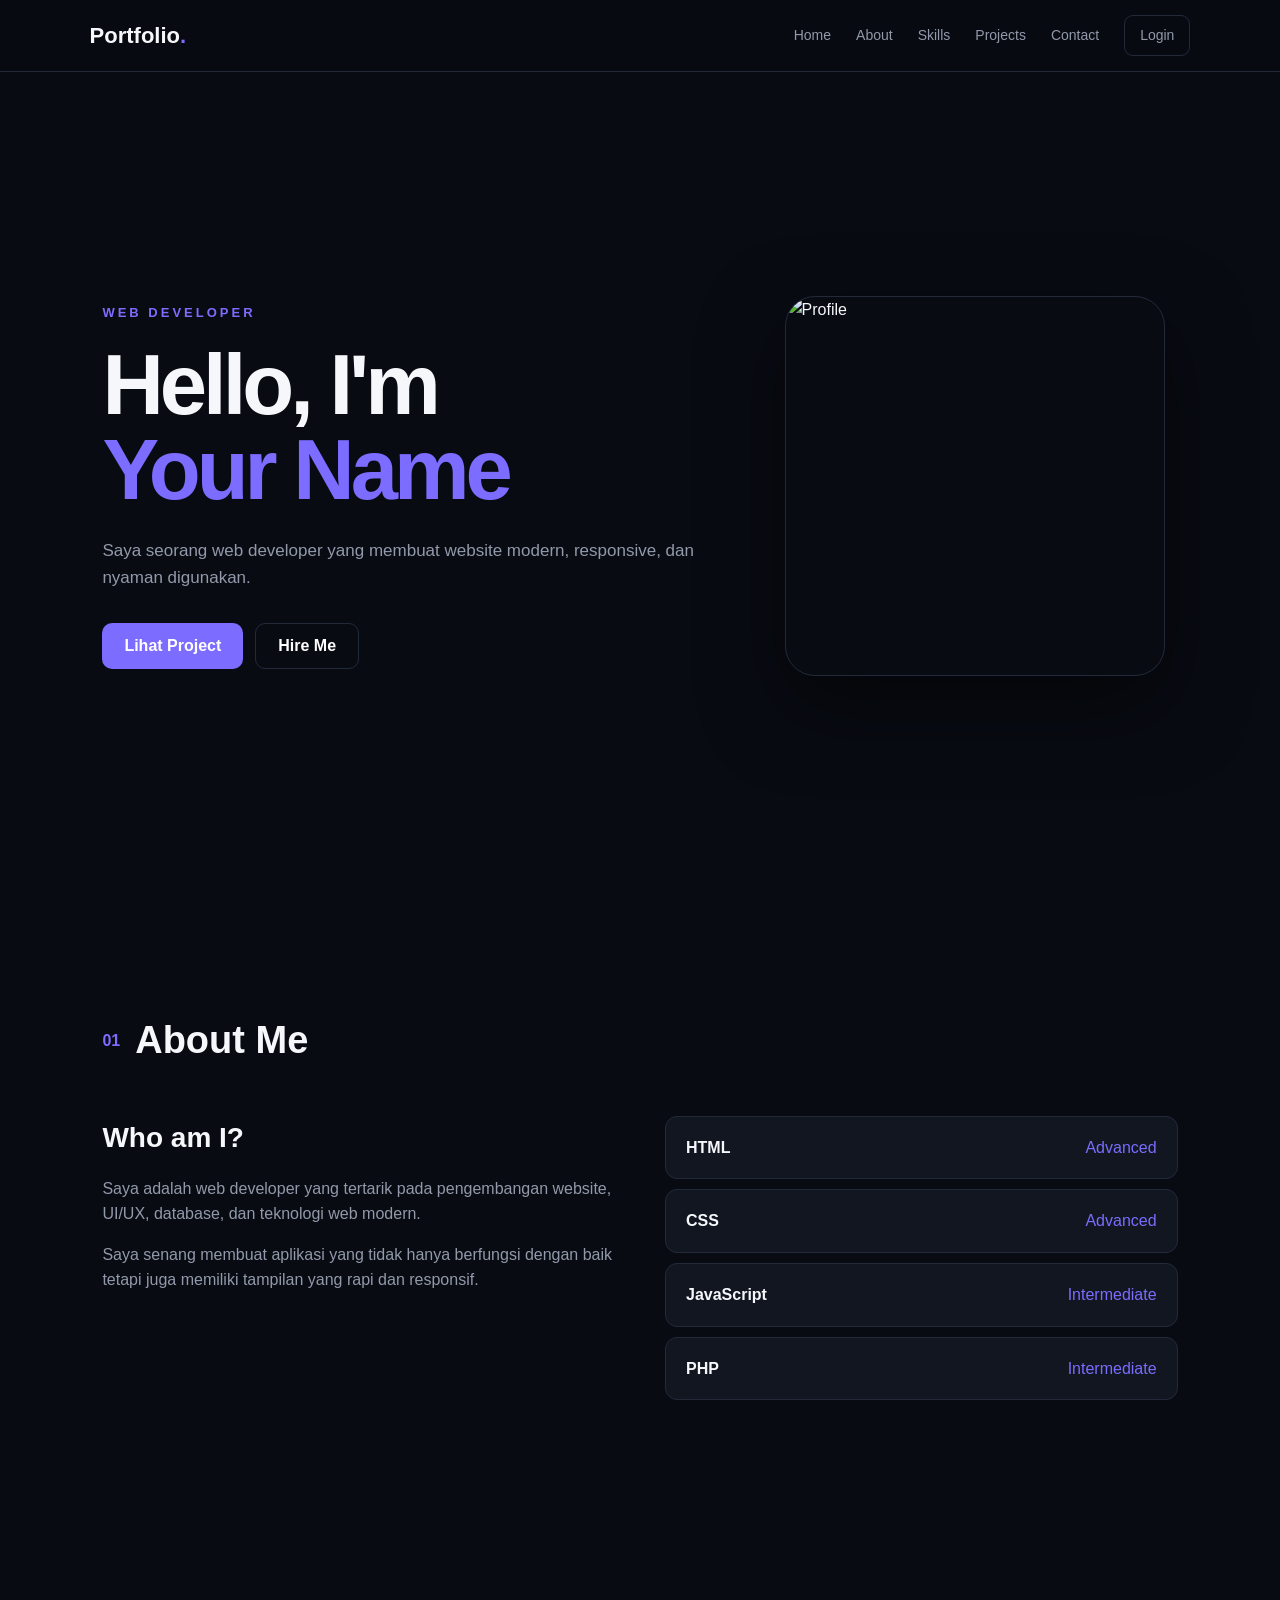
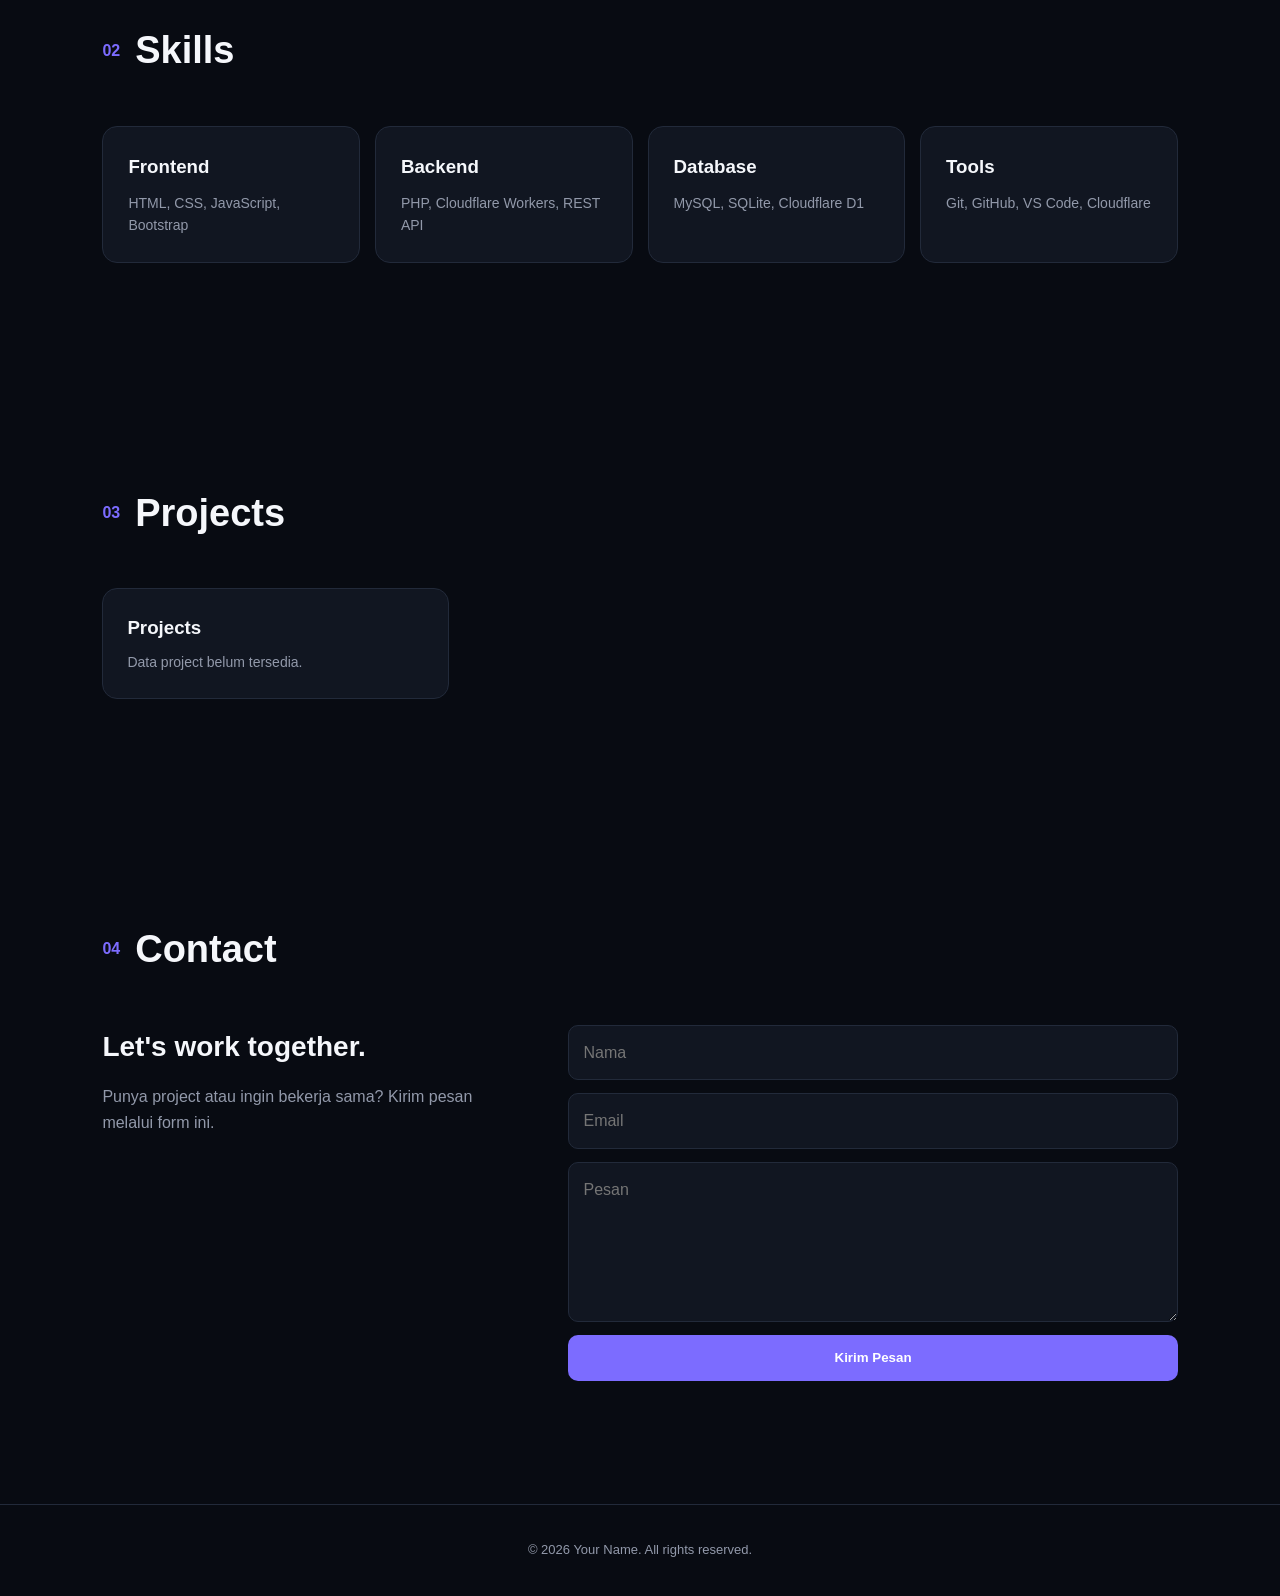
==== cloudflare/index.html @ f865a3ba "dep" ====
<!DOCTYPE html>
<html lang="id">
<head>
    <meta charset="UTF-8">
    <meta name="viewport" content="width=device-width, initial-scale=1.0">

    <title>My Portfolio</title>

    <link rel="stylesheet" href="style.css">
</head>

<body>

<header class="navbar">
    <a href="/" class="logo">Portfolio<span>.</span></a>

    <nav>
        <a href="#home">Home</a>
        <a href="#about">About</a>
        <a href="#skills">Skills</a>
        <a href="#projects">Projects</a>
        <a href="#contact">Contact</a>
        <a href="/login.html" class="nav-login">Login</a>
    </nav>
</header>


<main>

<section id="home" class="hero">

    <div class="hero-content">

        <p class="eyebrow">WEB DEVELOPER</p>

        <h1>
            Hello, I'm
            <span>Your Name</span>
        </h1>

        <p class="hero-text">
            Saya seorang web developer yang membuat website
            modern, responsive, dan nyaman digunakan.
        </p>

        <div class="hero-buttons">
            <a href="#projects" class="btn primary">
                Lihat Project
            </a>

            <a href="/hire.html" class="btn secondary">
                Hire Me
            </a>
        </div>

    </div>

    <div class="hero-image">
        <img src="main.jpg" alt="Profile">
    </div>

</section>


<section id="about" class="section">

    <div class="section-title">
        <span>01</span>
        <h2>About Me</h2>
    </div>

    <div class="about-grid">

        <div>
            <h3>Who am I?</h3>

            <p>
                Saya adalah web developer yang tertarik pada
                pengembangan website, UI/UX, database,
                dan teknologi web modern.
            </p>

            <p>
                Saya senang membuat aplikasi yang tidak hanya
                berfungsi dengan baik tetapi juga memiliki
                tampilan yang rapi dan responsif.
            </p>
        </div>

        <div class="about-card">

            <div>
                <strong>HTML</strong>
                <span>Advanced</span>
            </div>

            <div>
                <strong>CSS</strong>
                <span>Advanced</span>
            </div>

            <div>
                <strong>JavaScript</strong>
                <span>Intermediate</span>
            </div>

            <div>
                <strong>PHP</strong>
                <span>Intermediate</span>
            </div>

        </div>

    </div>

</section>


<section id="skills" class="section">

    <div class="section-title">
        <span>02</span>
        <h2>Skills</h2>
    </div>

    <div class="skills-grid">

        <div class="skill-card">
            <h3>Frontend</h3>
            <p>HTML, CSS, JavaScript, Bootstrap</p>
        </div>

        <div class="skill-card">
            <h3>Backend</h3>
            <p>PHP, Cloudflare Workers, REST API</p>
        </div>

        <div class="skill-card">
            <h3>Database</h3>
            <p>MySQL, SQLite, Cloudflare D1</p>
        </div>

        <div class="skill-card">
            <h3>Tools</h3>
            <p>Git, GitHub, VS Code, Cloudflare</p>
        </div>

    </div>

</section>


<section id="projects" class="section">

    <div class="section-title">
        <span>03</span>
        <h2>Projects</h2>
    </div>

    <div id="projectsContainer" class="projects-grid">

        <div class="loading">
            Loading projects...
        </div>

    </div>

</section>


<section id="contact" class="section contact-section">

    <div class="section-title">
        <span>04</span>
        <h2>Contact</h2>
    </div>

    <div class="contact-grid">

        <div>
            <h3>Let's work together.</h3>

            <p>
                Punya project atau ingin bekerja sama?
                Kirim pesan melalui form ini.
            </p>
        </div>

        <form id="contactForm">

            <input
                type="text"
                id="name"
                placeholder="Nama"
                required
            >

            <input
                type="email"
                id="email"
                placeholder="Email"
                required
            >

            <textarea
                id="message"
                placeholder="Pesan"
                required
            ></textarea>

            <button type="submit" class="btn primary">
                Kirim Pesan
            </button>

            <p id="contactStatus"></p>

        </form>

    </div>

</section>

</main>


<footer>

    <p>
        © <span id="year"></span> Your Name.
        All rights reserved.
    </p>

</footer>


<script src="script.js"></script>

</body>
</html>
---- cloudflare/style.css ----
* {
    margin: 0;
    padding: 0;
    box-sizing: border-box;
}

:root {
    --bg: #080b12;
    --card: #111621;
    --card2: #151b28;
    --text: #f5f7fb;
    --muted: #9299aa;
    --primary: #7c6cff;
    --primary-dark: #6252ee;
    --border: #222a3a;
}

html {
    scroll-behavior: smooth;
}

body {
    font-family: Inter, Arial, sans-serif;
    background: var(--bg);
    color: var(--text);
    line-height: 1.6;
}

a {
    color: inherit;
    text-decoration: none;
}

.navbar {
    position: sticky;
    top: 0;
    z-index: 100;

    height: 72px;

    display: flex;
    align-items: center;
    justify-content: space-between;

    padding: 0 7%;

    background: rgba(8, 11, 18, .9);
    backdrop-filter: blur(15px);

    border-bottom: 1px solid var(--border);
}

.logo {
    font-size: 22px;
    font-weight: 800;
}

.logo span {
    color: var(--primary);
}

.navbar nav {
    display: flex;
    gap: 25px;
    align-items: center;
}

.navbar nav a {
    color: var(--muted);
    font-size: 14px;
    transition: .2s;
}

.navbar nav a:hover {
    color: white;
}

.nav-login {
    border: 1px solid var(--border);
    padding: 8px 15px;
    border-radius: 9px;
}

.hero {
    min-height: calc(100vh - 72px);

    display: grid;
    grid-template-columns: 1.2fr .8fr;

    align-items: center;

    gap: 60px;

    padding: 80px 8%;
}

.eyebrow {
    color: var(--primary);
    font-size: 13px;
    font-weight: 700;
    letter-spacing: 3px;
    margin-bottom: 18px;
}

.hero h1 {
    font-size: clamp(45px, 7vw, 85px);
    line-height: 1;
    letter-spacing: -4px;
}

.hero h1 span {
    display: block;
    color: var(--primary);
}

.hero-text {
    max-width: 600px;
    color: var(--muted);
    margin-top: 25px;
    font-size: 17px;
}

.hero-buttons {
    display: flex;
    gap: 12px;
    margin-top: 32px;
}

.btn {
    display: inline-flex;
    align-items: center;
    justify-content: center;

    min-height: 46px;

    padding: 0 22px;

    border-radius: 10px;

    border: none;

    cursor: pointer;

    font-weight: 700;

    transition: .2s;
}

.btn.primary {
    background: var(--primary);
    color: white;
}

.btn.primary:hover {
    background: var(--primary-dark);
    transform: translateY(-2px);
}

.btn.secondary {
    border: 1px solid var(--border);
    color: white;
}

.btn.secondary:hover {
    background: var(--card);
}

.hero-image {
    display: flex;
    justify-content: center;
}

.hero-image img {
    width: min(380px, 80vw);
    aspect-ratio: 1;
    object-fit: cover;

    border-radius: 30px;

    border: 1px solid var(--border);

    box-shadow: 0 30px 80px rgba(0, 0, 0, .5);
}

.section {
    padding: 110px 8%;
    max-width: 1400px;
    margin: auto;
}

.section-title {
    display: flex;
    gap: 15px;
    align-items: center;

    margin-bottom: 45px;
}

.section-title span {
    color: var(--primary);
    font-weight: 800;
}

.section-title h2 {
    font-size: 38px;
}

.about-grid {
    display: grid;
    grid-template-columns: 1fr 1fr;
    gap: 50px;
}

.about-grid h3,
.contact-grid h3 {
    font-size: 28px;
    margin-bottom: 15px;
}

.about-grid p,
.contact-grid p {
    color: var(--muted);
    margin-bottom: 15px;
}

.about-card {
    display: grid;
    gap: 10px;
}

.about-card div {
    display: flex;
    justify-content: space-between;

    background: var(--card);

    padding: 18px 20px;

    border: 1px solid var(--border);

    border-radius: 12px;
}

.about-card span {
    color: var(--primary);
}

.skills-grid {
    display: grid;
    grid-template-columns: repeat(4, 1fr);
    gap: 15px;
}

.skill-card {
    padding: 25px;

    background: var(--card);

    border: 1px solid var(--border);

    border-radius: 15px;

    transition: .2s;
}

.skill-card:hover {
    transform: translateY(-5px);
    border-color: var(--primary);
}

.skill-card h3 {
    margin-bottom: 10px;
}

.skill-card p {
    color: var(--muted);
    font-size: 14px;
}

.projects-grid {
    display: grid;
    grid-template-columns: repeat(3, 1fr);
    gap: 18px;
}

.project-card {
    background: var(--card);
    border: 1px solid var(--border);
    border-radius: 15px;
    padding: 24px;
}

.project-card h3 {
    margin-bottom: 8px;
}

.project-card p {
    color: var(--muted);
    font-size: 14px;
}

.project-tech {
    display: flex;
    flex-wrap: wrap;
    gap: 7px;
    margin-top: 18px;
}

.project-tech span {
    background: var(--card2);
    border: 1px solid var(--border);
    padding: 4px 9px;
    border-radius: 6px;
    font-size: 11px;
}

.contact-grid {
    display: grid;
    grid-template-columns: .8fr 1.2fr;
    gap: 60px;
}

form {
    display: flex;
    flex-direction: column;
    gap: 13px;
}

input,
textarea {
    width: 100%;

    background: var(--card);

    border: 1px solid var(--border);

    color: white;

    padding: 14px;

    border-radius: 10px;

    outline: none;

    font: inherit;
}

textarea {
    min-height: 160px;
    resize: vertical;
}

input:focus,
textarea:focus {
    border-color: var(--primary);
}

#contactStatus {
    margin: 0;
}

footer {
    text-align: center;
    padding: 35px;
    border-top: 1px solid var(--border);
    color: var(--muted);
    font-size: 13px;
}

.loading {
    color: var(--muted);
}

@media (max-width: 900px) {

    .navbar nav a:not(.nav-login) {
        display: none;
    }

    .hero {
        grid-template-columns: 1fr;
        text-align: center;
    }

    .hero-text {
        margin-left: auto;
        margin-right: auto;
    }

    .hero-buttons {
        justify-content: center;
    }

    .skills-grid {
        grid-template-columns: repeat(2, 1fr);
    }

    .projects-grid {
        grid-template-columns: 1fr 1fr;
    }

    .about-grid,
    .contact-grid {
        grid-template-columns: 1fr;
    }
}

@media (max-width: 550px) {

    .hero {
        padding: 60px 6%;
    }

    .section {
        padding: 75px 6%;
    }

    .hero h1 {
        letter-spacing: -2px;
    }

    .skills-grid,
    .projects-grid {
        grid-template-columns: 1fr;
    }
}
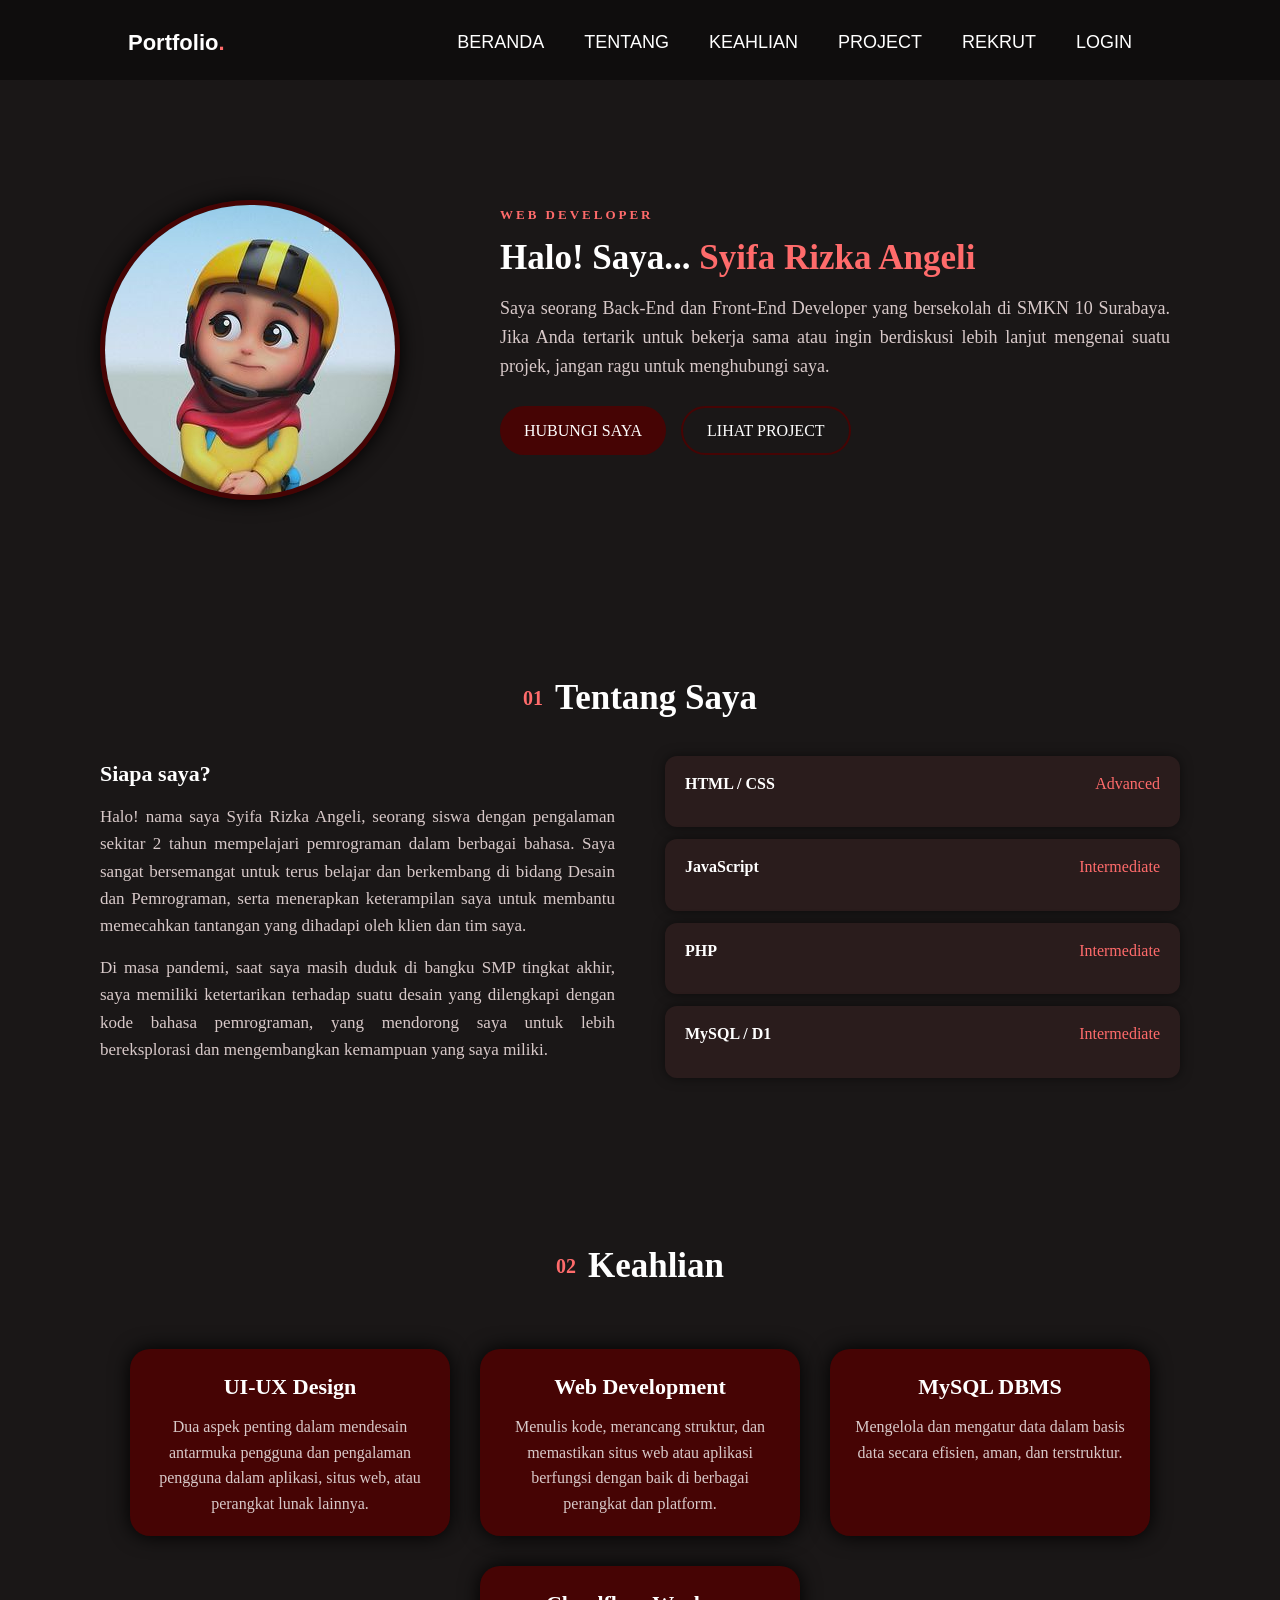
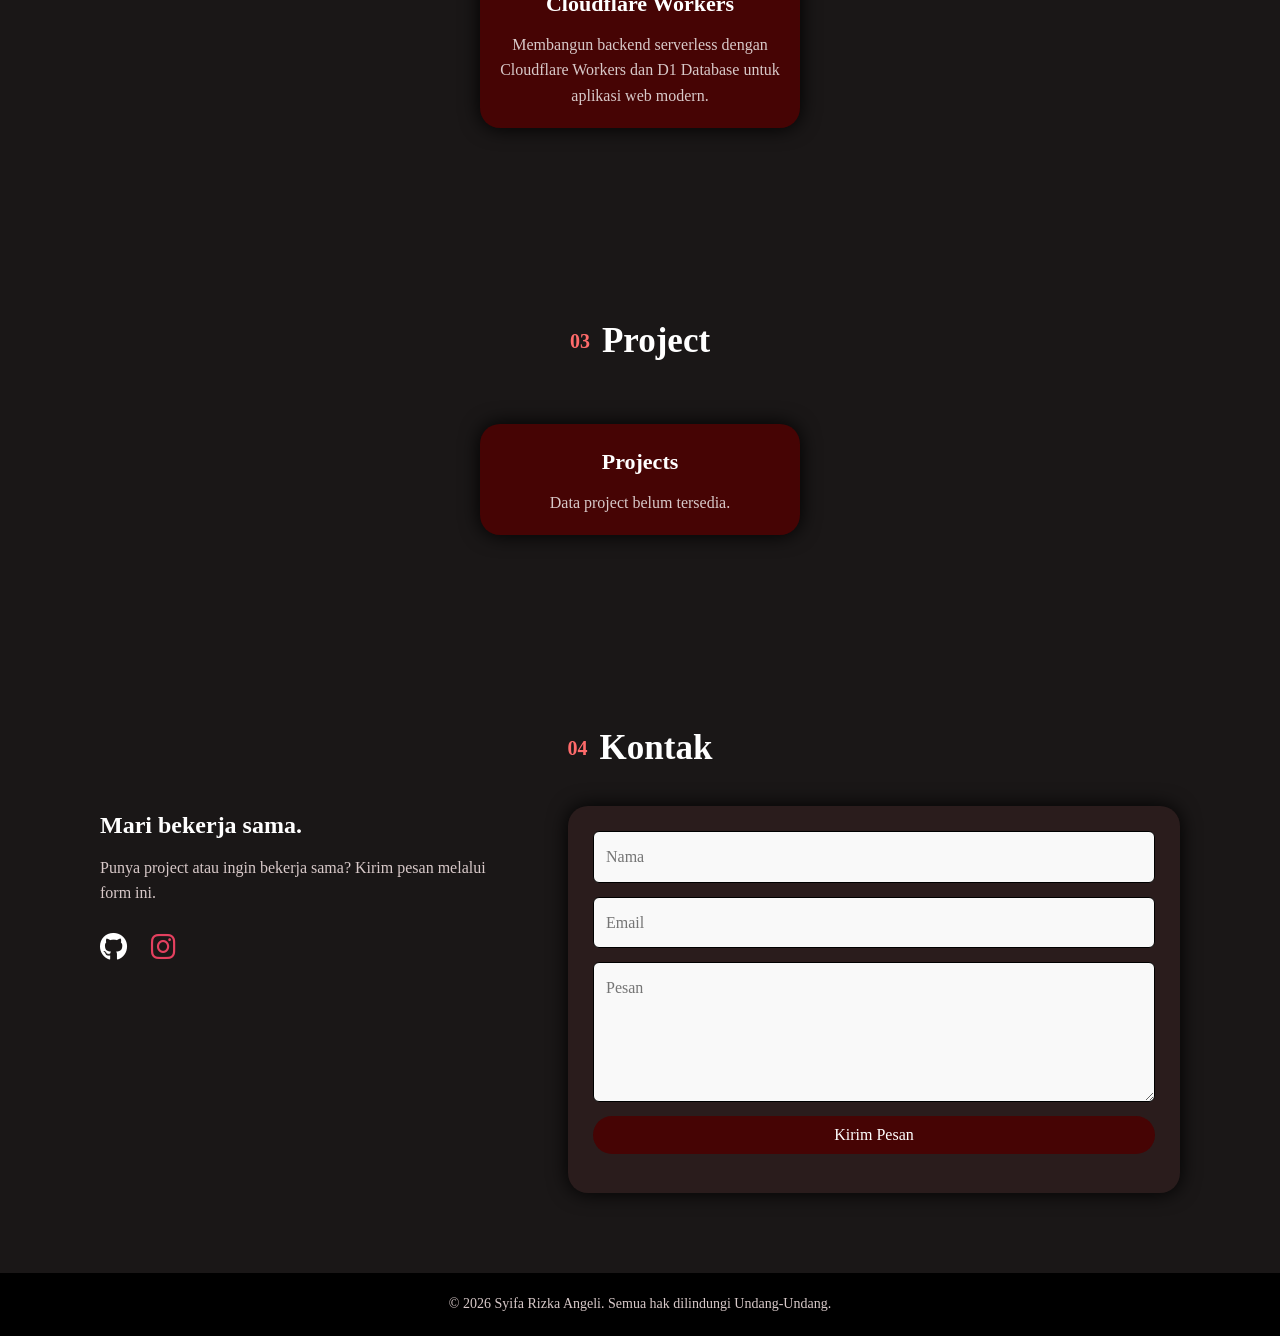
==== commit cde8cdd3: "jvsdbmfguyerjbkyfg" ====
--- a/cloudflare/index.html
+++ b/cloudflare/index.html
@@ -4,8 +4,9 @@
     <meta charset="UTF-8">
     <meta name="viewport" content="width=device-width, initial-scale=1.0">
 
-    <title>My Portfolio</title>
+    <title>syifarizkaangeli.site</title>
 
+    <link rel="stylesheet" href="https://cdnjs.cloudflare.com/ajax/libs/font-awesome/6.0.0-beta3/css/all.min.css">
     <link rel="stylesheet" href="style.css">
 </head>
 
@@ -15,12 +16,12 @@
     <a href="/" class="logo">Portfolio<span>.</span></a>
 
     <nav>
-        <a href="#home">Home</a>
-        <a href="#about">About</a>
-        <a href="#skills">Skills</a>
-        <a href="#projects">Projects</a>
-        <a href="#contact">Contact</a>
-        <a href="/login.html" class="nav-login">Login</a>
+        <a href="#home">BERANDA</a>
+        <a href="#about">TENTANG</a>
+        <a href="#skills">KEAHLIAN</a>
+        <a href="#projects">PROJECT</a>
+        <a href="hire.html">REKRUT</a>
+        <a href="login.html" class="nav-login">LOGIN</a>
     </nav>
 </header>
 
@@ -29,34 +30,25 @@
 
 <section id="home" class="hero">
 
+    <div class="hero-image">
+        <img src="main.jpg" alt="Foto Syifa Rizka Angeli">
+    </div>
+
     <div class="hero-content">
-
         <p class="eyebrow">WEB DEVELOPER</p>
 
-        <h1>
-            Hello, I'm
-            <span>Your Name</span>
-        </h1>
+        <h1>Halo! Saya... <span>Syifa Rizka Angeli</span></h1>
 
         <p class="hero-text">
-            Saya seorang web developer yang membuat website
-            modern, responsive, dan nyaman digunakan.
+            Saya seorang Back-End dan Front-End Developer yang bersekolah di SMKN 10 Surabaya.
+            Jika Anda tertarik untuk bekerja sama atau ingin berdiskusi lebih lanjut mengenai
+            suatu projek, jangan ragu untuk menghubungi saya.
         </p>
 
         <div class="hero-buttons">
-            <a href="#projects" class="btn primary">
-                Lihat Project
-            </a>
-
-            <a href="/hire.html" class="btn secondary">
-                Hire Me
-            </a>
+            <a href="https://wa.me/6281233484710" target="_blank" class="btn primary">HUBUNGI SAYA</a>
+            <a href="#projects" class="btn secondary">LIHAT PROJECT</a>
         </div>
-
-    </div>
-
-    <div class="hero-image">
-        <img src="main.jpg" alt="Profile">
     </div>
 
 </section>
@@ -66,49 +58,45 @@
 
     <div class="section-title">
         <span>01</span>
-        <h2>About Me</h2>
+        <h2>Tentang Saya</h2>
     </div>
 
     <div class="about-grid">
 
         <div>
-            <h3>Who am I?</h3>
+            <h3>Siapa saya?</h3>
 
             <p>
-                Saya adalah web developer yang tertarik pada
-                pengembangan website, UI/UX, database,
-                dan teknologi web modern.
+                Halo! nama saya Syifa Rizka Angeli, seorang siswa dengan pengalaman sekitar 2 tahun
+                mempelajari pemrograman dalam berbagai bahasa. Saya sangat bersemangat untuk terus
+                belajar dan berkembang di bidang Desain dan Pemrograman, serta menerapkan
+                keterampilan saya untuk membantu memecahkan tantangan yang dihadapi oleh klien dan tim saya.
             </p>
 
             <p>
-                Saya senang membuat aplikasi yang tidak hanya
-                berfungsi dengan baik tetapi juga memiliki
-                tampilan yang rapi dan responsif.
+                Di masa pandemi, saat saya masih duduk di bangku SMP tingkat akhir, saya memiliki
+                ketertarikan terhadap suatu desain yang dilengkapi dengan kode bahasa pemrograman,
+                yang mendorong saya untuk lebih bereksplorasi dan mengembangkan kemampuan yang saya miliki.
             </p>
         </div>
 
         <div class="about-card">
-
             <div>
-                <strong>HTML</strong>
+                <strong>HTML / CSS</strong>
                 <span>Advanced</span>
             </div>
-
-            <div>
-                <strong>CSS</strong>
-                <span>Advanced</span>
-            </div>
-
             <div>
                 <strong>JavaScript</strong>
                 <span>Intermediate</span>
             </div>
-
             <div>
                 <strong>PHP</strong>
                 <span>Intermediate</span>
             </div>
-
+            <div>
+                <strong>MySQL / D1</strong>
+                <span>Intermediate</span>
+            </div>
         </div>
 
     </div>
@@ -120,29 +108,29 @@
 
     <div class="section-title">
         <span>02</span>
-        <h2>Skills</h2>
+        <h2>Keahlian</h2>
     </div>
 
     <div class="skills-grid">
 
         <div class="skill-card">
-            <h3>Frontend</h3>
-            <p>HTML, CSS, JavaScript, Bootstrap</p>
+            <h3>UI-UX Design</h3>
+            <p>Dua aspek penting dalam mendesain antarmuka pengguna dan pengalaman pengguna dalam aplikasi, situs web, atau perangkat lunak lainnya.</p>
         </div>
 
         <div class="skill-card">
-            <h3>Backend</h3>
-            <p>PHP, Cloudflare Workers, REST API</p>
+            <h3>Web Development</h3>
+            <p>Menulis kode, merancang struktur, dan memastikan situs web atau aplikasi berfungsi dengan baik di berbagai perangkat dan platform.</p>
         </div>
 
         <div class="skill-card">
-            <h3>Database</h3>
-            <p>MySQL, SQLite, Cloudflare D1</p>
+            <h3>MySQL DBMS</h3>
+            <p>Mengelola dan mengatur data dalam basis data secara efisien, aman, dan terstruktur.</p>
         </div>
 
         <div class="skill-card">
-            <h3>Tools</h3>
-            <p>Git, GitHub, VS Code, Cloudflare</p>
+            <h3>Cloudflare Workers</h3>
+            <p>Membangun backend serverless dengan Cloudflare Workers dan D1 Database untuk aplikasi web modern.</p>
         </div>
 
     </div>
@@ -154,15 +142,11 @@
 
     <div class="section-title">
         <span>03</span>
-        <h2>Projects</h2>
+        <h2>Project</h2>
     </div>
 
     <div id="projectsContainer" class="projects-grid">
-
-        <div class="loading">
-            Loading projects...
-        </div>
-
+        <div class="loading">Memuat project...</div>
     </div>
 
 </section>
@@ -172,48 +156,29 @@
 
     <div class="section-title">
         <span>04</span>
-        <h2>Contact</h2>
+        <h2>Kontak</h2>
     </div>
 
     <div class="contact-grid">
 
         <div>
-            <h3>Let's work together.</h3>
+            <h3>Mari bekerja sama.</h3>
+            <p>Punya project atau ingin bekerja sama? Kirim pesan melalui form ini.</p>
 
-            <p>
-                Punya project atau ingin bekerja sama?
-                Kirim pesan melalui form ini.
-            </p>
+            <div class="sosmed" style="margin-top:20px;">
+                <a href="http://github.com/syfrzkngl" target="_blank" style="font-size:28px;margin-right:20px;"><i class="fab fa-github"></i></a>
+                <a href="https://www.instagram.com/syifahadju" target="_blank" style="font-size:28px;color:#E4405F;"><i class="fab fa-instagram"></i></a>
+            </div>
         </div>
 
         <form id="contactForm">
+            <input type="text" id="name" placeholder="Nama" required>
+            <input type="email" id="email" placeholder="Email" required>
+            <textarea id="message" placeholder="Pesan" required></textarea>
 
-            <input
-                type="text"
-                id="name"
-                placeholder="Nama"
-                required
-            >
-
-            <input
-                type="email"
-                id="email"
-                placeholder="Email"
-                required
-            >
-
-            <textarea
-                id="message"
-                placeholder="Pesan"
-                required
-            ></textarea>
-
-            <button type="submit" class="btn primary">
-                Kirim Pesan
-            </button>
+            <button type="submit" class="btn primary">Kirim Pesan</button>
 
             <p id="contactStatus"></p>
-
         </form>
 
     </div>
@@ -224,16 +189,11 @@
 
 
 <footer>
-
-    <p>
-        © <span id="year"></span> Your Name.
-        All rights reserved.
-    </p>
-
+    <p>&copy; <span id="year"></span> Syifa Rizka Angeli. Semua hak dilindungi Undang-Undang.</p>
 </footer>
 
 
 <script src="script.js"></script>
 
 </body>
-</html>+</html>
--- a/cloudflare/style.css
+++ b/cloudflare/style.css
@@ -5,14 +5,14 @@
 }
 
 :root {
-    --bg: #080b12;
-    --card: #111621;
-    --card2: #151b28;
-    --text: #f5f7fb;
-    --muted: #9299aa;
-    --primary: #7c6cff;
-    --primary-dark: #6252ee;
-    --border: #222a3a;
+    --bg: #1a1717;
+    --card: #2a1c1c;
+    --card2: #241818;
+    --text: #ffffff;
+    --muted: #d8c9c9;
+    --primary: #460404;
+    --primary-dark: #000000;
+    --border: #3a2626;
 }
 
 html {
@@ -20,10 +20,11 @@
 }
 
 body {
-    font-family: Inter, Arial, sans-serif;
+    font-family: Cambria, Cochin, Georgia, Times, 'Times New Roman', serif;
     background: var(--bg);
     color: var(--text);
     line-height: 1.6;
+    overflow-x: hidden;
 }
 
 a {
@@ -31,322 +32,441 @@
     text-decoration: none;
 }
 
+/* ==========================================================================
+   NAVBAR (disamakan dengan nav di portfolio.css)
+   ========================================================================== */
 .navbar {
-    position: sticky;
+    position: fixed;
     top: 0;
-    z-index: 100;
-
-    height: 72px;
-
-    display: flex;
+    left: 0;
+    width: 100%;
+    z-index: 1000;
+
+    background-color: rgba(15, 13, 13, 0.95);
+    padding: 15px 0;
+
+    display: flex;
+    flex-direction: column;
+    justify-content: center;
     align-items: center;
-    justify-content: space-between;
-
-    padding: 0 7%;
-
-    background: rgba(8, 11, 18, .9);
-    backdrop-filter: blur(15px);
-
-    border-bottom: 1px solid var(--border);
+    gap: 10px;
+
+    box-sizing: border-box;
+    transition: all 0.3s ease;
+    border-bottom: none;
 }
 
 .logo {
     font-size: 22px;
-    font-weight: 800;
+    font-weight: bold;
+    font-family: 'Franklin Gothic Medium', 'Arial Narrow', Arial, sans-serif;
 }
 
 .logo span {
     color: var(--primary);
+    color: #ff6b6b;
 }
 
 .navbar nav {
     display: flex;
-    gap: 25px;
+    flex-wrap: wrap;
+    list-style: none;
+    justify-content: center;
     align-items: center;
+    gap: 0;
+    width: 100%;
 }
 
 .navbar nav a {
-    color: var(--muted);
-    font-size: 14px;
-    transition: .2s;
+    margin: 0 12px;
+    color: #fff;
+    font-size: 15px;
+    font-family: 'Franklin Gothic Medium', 'Arial Narrow', Arial, sans-serif;
+    display: inline-block;
+    white-space: nowrap;
+    transition: all 0.3s ease;
 }
 
 .navbar nav a:hover {
-    color: white;
+    color: var(--primary);
+    border-radius: 10px;
+    background-color: #fff;
+    padding: 4px 8px;
 }
 
 .nav-login {
-    border: 1px solid var(--border);
-    padding: 8px 15px;
-    border-radius: 9px;
-}
-
+    border: none;
+}
+
+@media (min-width: 768px) {
+    .navbar {
+        flex-direction: row;
+        justify-content: space-between;
+        padding: 25px 10% 20px 10%;
+    }
+
+    .navbar nav {
+        width: auto;
+        gap: 0;
+    }
+
+    .navbar nav a {
+        margin: 0 20px;
+        font-size: 18px;
+    }
+
+    .navbar nav a:hover {
+        padding: 6px 12px;
+    }
+}
+
+/* ==========================================================================
+   HERO / HOME (disamakan dengan .home di portfolio.css)
+   ========================================================================== */
 .hero {
-    min-height: calc(100vh - 72px);
-
-    display: grid;
-    grid-template-columns: 1.2fr .8fr;
-
+    min-height: auto;
+    clear: both;
+
+    display: flex;
+    flex-wrap: wrap;
+    justify-content: center;
     align-items: center;
 
-    gap: 60px;
-
-    padding: 80px 8%;
+    gap: 20px;
+    padding: 120px 20px 40px 20px;
+    margin-bottom: 10px;
+}
+
+.hero-content {
+    max-width: 100%;
+    margin: 20px 10px;
+    text-align: center;
 }
 
 .eyebrow {
-    color: var(--primary);
+    color: #ff6b6b;
     font-size: 13px;
     font-weight: 700;
     letter-spacing: 3px;
-    margin-bottom: 18px;
+    margin-bottom: 12px;
 }
 
 .hero h1 {
-    font-size: clamp(45px, 7vw, 85px);
-    line-height: 1;
-    letter-spacing: -4px;
+    font-size: 30px;
+    line-height: 1.2;
 }
 
 .hero h1 span {
-    display: block;
-    color: var(--primary);
+    display: inline-block;
+    color: #ff6b6b;
+    font-weight: bold;
 }
 
 .hero-text {
-    max-width: 600px;
-    color: var(--muted);
+    max-width: 100%;
+    color: var(--muted);
+    margin-top: 15px;
+    font-size: 18px;
+    text-align: justify;
+}
+
+.hero-buttons {
+    display: flex;
+    gap: 15px;
+    justify-content: center;
     margin-top: 25px;
-    font-size: 17px;
-}
-
-.hero-buttons {
-    display: flex;
-    gap: 12px;
-    margin-top: 32px;
-}
-
+    flex-wrap: wrap;
+}
+
+.hero-image {
+    display: flex;
+    justify-content: center;
+    order: -1;
+    margin: 20px auto;
+}
+
+.hero-image img {
+    width: 250px;
+    height: 250px;
+    border-radius: 50%;
+    border: 5px solid var(--primary);
+    object-fit: cover;
+    box-shadow: 0 0 20px rgb(0, 0, 0);
+}
+
+@media (min-width: 768px) {
+    .hero {
+        flex-wrap: nowrap;
+        padding: 140px 60px 60px 60px;
+    }
+
+    .hero-image {
+        order: 0;
+        margin-top: 60px;
+        margin-left: 40px;
+        margin-right: 30px;
+    }
+
+    .hero-image img {
+        width: 300px;
+        height: 300px;
+    }
+
+    .hero-content {
+        max-width: 60%;
+        margin: 0 50px;
+        text-align: left;
+    }
+
+    .hero h1 {
+        font-size: 35px;
+    }
+
+    .hero-text {
+        text-align: justify;
+    }
+
+    .hero-buttons {
+        justify-content: flex-start;
+    }
+}
+
+/* ==========================================================================
+   TOMBOL (disamakan dengan .btn di portfolio.css)
+   ========================================================================== */
 .btn {
+    background-color: var(--primary);
+    color: #fff;
+    padding: 10px 24px;
+    text-decoration: none;
+    border-radius: 30px;
     display: inline-flex;
     align-items: center;
     justify-content: center;
-
-    min-height: 46px;
-
-    padding: 0 22px;
-
-    border-radius: 10px;
-
     border: none;
-
     cursor: pointer;
-
-    font-weight: 700;
-
-    transition: .2s;
+    font-weight: normal;
+    font-family: inherit;
+    font-size: 16px;
+    transition: background-color 0.3s ease, color 0.3s ease;
 }
 
 .btn.primary {
-    background: var(--primary);
-    color: white;
+    background-color: var(--primary);
+    color: #fff;
 }
 
 .btn.primary:hover {
-    background: var(--primary-dark);
-    transform: translateY(-2px);
+    background-color: #ffffff;
+    color: var(--primary);
 }
 
 .btn.secondary {
-    border: 1px solid var(--border);
-    color: white;
+    background-color: transparent;
+    border: 2px solid var(--primary);
+    color: #fff;
 }
 
 .btn.secondary:hover {
-    background: var(--card);
-}
-
-.hero-image {
-    display: flex;
-    justify-content: center;
-}
-
-.hero-image img {
-    width: min(380px, 80vw);
-    aspect-ratio: 1;
-    object-fit: cover;
-
-    border-radius: 30px;
-
-    border: 1px solid var(--border);
-
-    box-shadow: 0 30px 80px rgba(0, 0, 0, .5);
-}
-
+    background-color: #fff;
+    color: var(--primary);
+}
+
+/* ==========================================================================
+   SECTION UMUM (disamakan dengan .about / .skills di portfolio.css)
+   ========================================================================== */
 .section {
-    padding: 110px 8%;
-    max-width: 1400px;
-    margin: auto;
+    padding: 60px 20px;
+    max-width: 1200px;
+    margin: 0 auto;
 }
 
 .section-title {
     display: flex;
-    gap: 15px;
+    justify-content: center;
     align-items: center;
-
-    margin-bottom: 45px;
+    gap: 12px;
+    text-align: center;
+    margin-bottom: 30px;
 }
 
 .section-title span {
-    color: var(--primary);
-    font-weight: 800;
+    color: #ff6b6b;
+    font-weight: bold;
+    font-size: 20px;
 }
 
 .section-title h2 {
-    font-size: 38px;
-}
-
+    font-size: 30px;
+    font-weight: bold;
+}
+
+@media (min-width: 768px) {
+    .section {
+        padding: 80px 60px;
+    }
+
+    .section-title h2 {
+        font-size: 35px;
+    }
+}
+
+/* ABOUT */
 .about-grid {
     display: grid;
-    grid-template-columns: 1fr 1fr;
-    gap: 50px;
-}
-
-.about-grid h3,
-.contact-grid h3 {
-    font-size: 28px;
+    grid-template-columns: 1fr;
+    gap: 25px;
+}
+
+.about-grid h3 {
+    font-size: 22px;
+    margin-bottom: 12px;
+    text-align: center;
+}
+
+.about-grid p {
+    color: var(--muted);
     margin-bottom: 15px;
-}
-
-.about-grid p,
-.contact-grid p {
-    color: var(--muted);
-    margin-bottom: 15px;
+    text-align: justify;
+    font-size: 17px;
 }
 
 .about-card {
     display: grid;
-    gap: 10px;
+    gap: 12px;
 }
 
 .about-card div {
     display: flex;
     justify-content: space-between;
-
     background: var(--card);
-
-    padding: 18px 20px;
-
-    border: 1px solid var(--border);
-
+    padding: 15px 20px;
     border-radius: 12px;
+    box-shadow: 0 0 12px rgba(0, 0, 0, 0.5);
 }
 
 .about-card span {
-    color: var(--primary);
-}
-
-.skills-grid {
-    display: grid;
-    grid-template-columns: repeat(4, 1fr);
-    gap: 15px;
-}
-
-.skill-card {
-    padding: 25px;
-
-    background: var(--card);
-
-    border: 1px solid var(--border);
-
-    border-radius: 15px;
-
-    transition: .2s;
-}
-
-.skill-card:hover {
-    transform: translateY(-5px);
-    border-color: var(--primary);
-}
-
-.skill-card h3 {
+    color: #ff6b6b;
+}
+
+@media (min-width: 768px) {
+    .about-grid {
+        grid-template-columns: 1fr 1fr;
+        gap: 50px;
+    }
+
+    .about-grid h3 {
+        text-align: left;
+    }
+}
+
+/* SKILLS / PROJECTS: samakan dengan .page (card) di portfolio.css */
+.skills-grid,
+.projects-grid {
+    display: flex;
+    flex-wrap: wrap;
+    justify-content: center;
+    padding: 10px;
+}
+
+.skill-card,
+.project-card {
+    background-color: var(--primary);
+    padding: 20px;
+    margin: 15px;
+    width: 100%;
+    max-width: 320px;
+    text-align: center;
+    border-radius: 20px;
+    box-shadow: 0 0 20px rgb(0, 0, 0);
+    transition: transform 0.3s ease;
+}
+
+.skill-card:hover,
+.project-card:hover {
+    transform: scale(1.05);
+}
+
+.skill-card h3,
+.project-card h3 {
+    font-size: 22px;
     margin-bottom: 10px;
 }
 
-.skill-card p {
-    color: var(--muted);
-    font-size: 14px;
-}
-
-.projects-grid {
-    display: grid;
-    grid-template-columns: repeat(3, 1fr);
-    gap: 18px;
-}
-
-.project-card {
-    background: var(--card);
-    border: 1px solid var(--border);
-    border-radius: 15px;
-    padding: 24px;
-}
-
-.project-card h3 {
-    margin-bottom: 8px;
-}
-
+.skill-card p,
 .project-card p {
-    color: var(--muted);
-    font-size: 14px;
+    font-size: 16px;
+    color: var(--muted);
 }
 
 .project-tech {
     display: flex;
     flex-wrap: wrap;
-    gap: 7px;
-    margin-top: 18px;
+    gap: 8px;
+    margin-top: 15px;
+    justify-content: center;
 }
 
 .project-tech span {
     background: var(--card2);
-    border: 1px solid var(--border);
-    padding: 4px 9px;
+    padding: 4px 10px;
     border-radius: 6px;
-    font-size: 11px;
+    font-size: 12px;
+}
+
+.loading {
+    color: var(--muted);
+    text-align: center;
+}
+
+/* CONTACT */
+.contact-section {
+    padding-bottom: 80px;
 }
 
 .contact-grid {
     display: grid;
-    grid-template-columns: .8fr 1.2fr;
-    gap: 60px;
+    grid-template-columns: 1fr;
+    gap: 30px;
+}
+
+.contact-grid h3 {
+    font-size: 24px;
+    margin-bottom: 10px;
+    text-align: center;
+}
+
+.contact-grid > div > p {
+    color: var(--muted);
+    text-align: center;
 }
 
 form {
     display: flex;
     flex-direction: column;
-    gap: 13px;
+    gap: 14px;
+    background: var(--card);
+    padding: 25px;
+    border-radius: 20px;
+    box-shadow: 0 0 20px rgb(0, 0, 0);
 }
 
 input,
 textarea {
     width: 100%;
-
-    background: var(--card);
-
-    border: 1px solid var(--border);
-
-    color: white;
-
-    padding: 14px;
-
-    border-radius: 10px;
-
+    background: #f9f9f9;
+    color: #1a1717;
+    border: 1px solid #000000;
+    padding: 12px;
+    border-radius: 6px;
     outline: none;
-
     font: inherit;
+    font-size: 16px;
+    box-sizing: border-box;
 }
 
 textarea {
-    min-height: 160px;
+    min-height: 140px;
     resize: vertical;
 }
 
@@ -355,72 +475,40 @@
     border-color: var(--primary);
 }
 
-#contactStatus {
+#contactStatus,
+#status {
     margin: 0;
-}
-
+    text-align: center;
+    color: var(--muted);
+}
+
+@media (min-width: 768px) {
+    .contact-grid {
+        grid-template-columns: 0.8fr 1.2fr;
+        gap: 60px;
+    }
+
+    .contact-grid h3 {
+        text-align: left;
+    }
+
+    .contact-grid > div > p {
+        text-align: left;
+    }
+}
+
+/* FOOTER */
 footer {
-    text-align: center;
-    padding: 35px;
-    border-top: 1px solid var(--border);
-    color: var(--muted);
-    font-size: 13px;
-}
-
-.loading {
-    color: var(--muted);
-}
-
-@media (max-width: 900px) {
-
-    .navbar nav a:not(.nav-login) {
-        display: none;
-    }
-
-    .hero {
-        grid-template-columns: 1fr;
-        text-align: center;
-    }
-
-    .hero-text {
-        margin-left: auto;
-        margin-right: auto;
-    }
-
-    .hero-buttons {
-        justify-content: center;
-    }
-
-    .skills-grid {
-        grid-template-columns: repeat(2, 1fr);
-    }
-
-    .projects-grid {
-        grid-template-columns: 1fr 1fr;
-    }
-
-    .about-grid,
-    .contact-grid {
-        grid-template-columns: 1fr;
-    }
+    background-color: black;
+    padding: 20px 10px;
+    text-align: center;
+    color: var(--muted);
+    font-size: 14px;
 }
 
 @media (max-width: 550px) {
-
-    .hero {
-        padding: 60px 6%;
-    }
-
-    .section {
-        padding: 75px 6%;
-    }
-
-    .hero h1 {
-        letter-spacing: -2px;
-    }
-
     .skills-grid,
     .projects-grid {
-        grid-template-columns: 1fr;
-    }
-}+        padding: 5px;
+    }
+}
